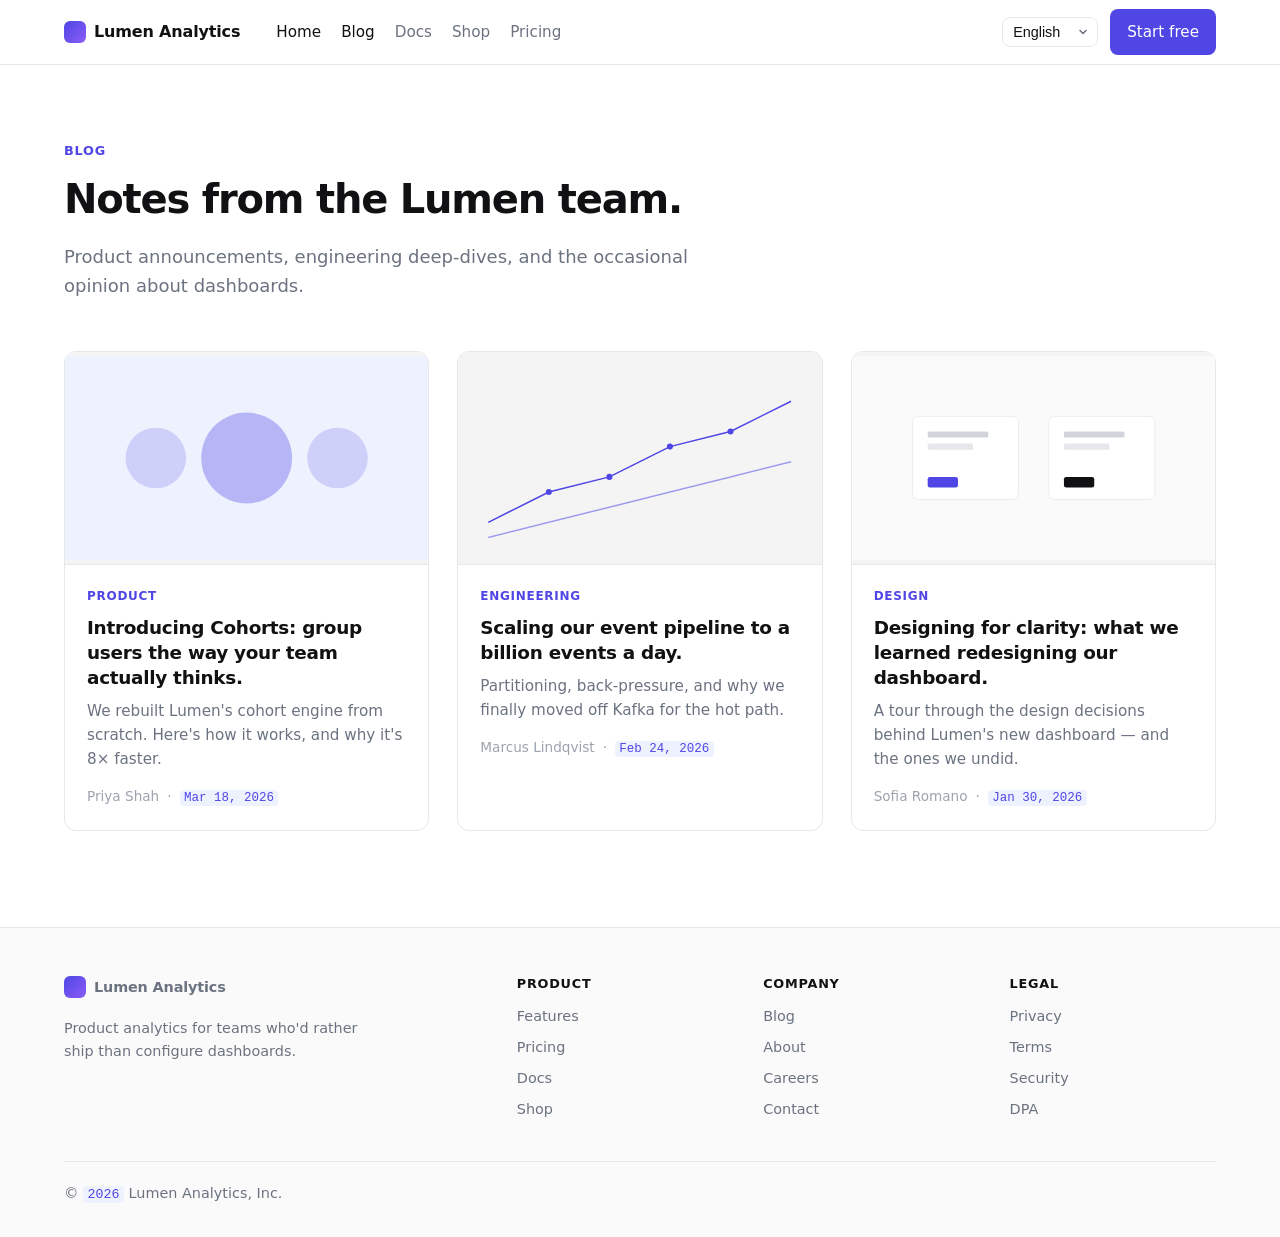
==== blog/index.html @ fd23967f "feat: initialize project structure and integrate Transifex Live for localization" ====
<!DOCTYPE html>
<html lang="en">
<head>
  <meta charset="UTF-8">
  <meta name="viewport" content="width=device-width, initial-scale=1.0">
  <title>Blog — Lumen Analytics</title>
  <meta name="description" content="Product notes, engineering deep-dives, and design thinking from the team at Lumen Analytics.">
  <link rel="preconnect" href="https://rsms.me/">
  <link rel="stylesheet" href="https://rsms.me/inter/inter.css">
  <link rel="stylesheet" href="../assets/styles.css">

  <script type="text/javascript">
    window.liveSettings = {
      api_key: "YOUR_API_KEY_HERE",
      picker: "#tx-live-lang-picker",
      autocollect: true,
      dynamic: true,
      translate_urls: true
    };
  </script>
  <script type="text/javascript" src="//cdn.transifex.com/live.js"></script>
</head>
<body>
  <header class="nav">
    <div class="container nav-inner">
      <a href="../index.html" class="brand"><span class="brand-mark notranslate" aria-hidden="true"></span><span class="notranslate">Lumen Analytics</span></a>
      <button class="nav-toggle" aria-label="Open menu" aria-expanded="false"><span></span></button>
      <nav class="nav-links">
        <a href="../index.html">Home</a>
        <a href="index.html" class="active">Blog</a>
        <a href="../docs/index.html">Docs</a>
        <a href="../shop/index.html">Shop</a>
        <a href="../index.html#pricing">Pricing</a>
      </nav>
      <span class="nav-spacer"></span>
      <div class="nav-right">
        <select id="tx-live-lang-picker" class="picker notranslate" aria-label="Language">
          <option value="en">English</option>
          <option value="es">Español</option>
          <option value="fr">Français</option>
          <option value="de">Deutsch</option>
          <option value="ja">日本語</option>
        </select>
        <a href="#" class="btn btn-primary">Start free</a>
      </div>
    </div>
  </header>

  <main>
    <section class="blog-hero">
      <div class="container">
        <span class="eyebrow">Blog</span>
        <h1>Notes from the Lumen team.</h1>
        <p class="lede">Product announcements, engineering deep-dives, and the occasional opinion about dashboards.</p>
      </div>
    </section>

    <section class="container" style="padding-bottom: 96px;">
      <div class="article-grid">
        <article class="article-card" tx-tags="blog">
          <div class="thumb" aria-hidden="true">
            <svg viewBox="0 0 480 270" xmlns="http://www.w3.org/2000/svg" width="100%" height="100%">
              <rect width="480" height="270" fill="#eef2ff"/>
              <circle cx="120" cy="135" r="40" fill="#4F46E5" opacity="0.2"/>
              <circle cx="240" cy="135" r="60" fill="#4F46E5" opacity="0.35"/>
              <circle cx="360" cy="135" r="40" fill="#4F46E5" opacity="0.2"/>
            </svg>
          </div>
          <div class="body">
            <div class="tag">Product</div>
            <h3><a href="introducing-cohorts.html">Introducing Cohorts: group users the way your team actually thinks.</a></h3>
            <p class="excerpt">We rebuilt Lumen's cohort engine from scratch. Here's how it works, and why it's 8× faster.</p>
            <div class="meta">
              <span class="notranslate">Priya Shah</span>
              <span class="sep">·</span>
              <time datetime="2026-03-18"><var>Mar 18, 2026</var></time>
            </div>
          </div>
        </article>

        <article class="article-card" tx-tags="blog">
          <div class="thumb" aria-hidden="true">
            <svg viewBox="0 0 480 270" xmlns="http://www.w3.org/2000/svg" width="100%" height="100%">
              <rect width="480" height="270" fill="#f4f4f5"/>
              <g stroke="#4F46E5" stroke-width="2" fill="none">
                <path d="M40,220 L120,180 L200,160 L280,120 L360,100 L440,60"/>
                <path d="M40,240 L120,220 L200,200 L280,180 L360,160 L440,140" opacity="0.5"/>
              </g>
              <g fill="#4F46E5">
                <circle cx="120" cy="180" r="4"/>
                <circle cx="200" cy="160" r="4"/>
                <circle cx="280" cy="120" r="4"/>
                <circle cx="360" cy="100" r="4"/>
              </g>
            </svg>
          </div>
          <div class="body">
            <div class="tag">Engineering</div>
            <h3><a href="scaling-event-pipelines.html">Scaling our event pipeline to a billion events a day.</a></h3>
            <p class="excerpt">Partitioning, back-pressure, and why we finally moved off Kafka for the hot path.</p>
            <div class="meta">
              <span class="notranslate">Marcus Lindqvist</span>
              <span class="sep">·</span>
              <time datetime="2026-02-24"><var>Feb 24, 2026</var></time>
            </div>
          </div>
        </article>

        <article class="article-card" tx-tags="blog">
          <div class="thumb" aria-hidden="true">
            <svg viewBox="0 0 480 270" xmlns="http://www.w3.org/2000/svg" width="100%" height="100%">
              <rect width="480" height="270" fill="#fafafa"/>
              <rect x="80"  y="80"  width="140" height="110" rx="8" fill="#ffffff" stroke="#e5e7eb"/>
              <rect x="260" y="80"  width="140" height="110" rx="8" fill="#ffffff" stroke="#e5e7eb"/>
              <rect x="100" y="100" width="80"  height="8"  rx="2" fill="#d1d5db"/>
              <rect x="100" y="116" width="60"  height="8"  rx="2" fill="#e5e7eb"/>
              <rect x="100" y="160" width="40"  height="14" rx="3" fill="#4F46E5"/>
              <rect x="280" y="100" width="80"  height="8"  rx="2" fill="#d1d5db"/>
              <rect x="280" y="116" width="60"  height="8"  rx="2" fill="#e5e7eb"/>
              <rect x="280" y="160" width="40"  height="14" rx="3" fill="#111113"/>
            </svg>
          </div>
          <div class="body">
            <div class="tag">Design</div>
            <h3><a href="designing-for-clarity.html">Designing for clarity: what we learned redesigning our dashboard.</a></h3>
            <p class="excerpt">A tour through the design decisions behind Lumen's new dashboard — and the ones we undid.</p>
            <div class="meta">
              <span class="notranslate">Sofia Romano</span>
              <span class="sep">·</span>
              <time datetime="2026-01-30"><var>Jan 30, 2026</var></time>
            </div>
          </div>
        </article>
      </div>
    </section>
  </main>

  <footer class="footer">
    <div class="container">
      <div class="footer-grid">
        <div>
          <a href="../index.html" class="brand"><span class="brand-mark notranslate" aria-hidden="true"></span><span class="notranslate">Lumen Analytics</span></a>
          <p style="margin-top: 12px; max-width: 320px;">Product analytics for teams who'd rather ship than configure dashboards.</p>
        </div>
        <div>
          <h4>Product</h4>
          <ul>
            <li><a href="../index.html#features">Features</a></li>
            <li><a href="../index.html#pricing">Pricing</a></li>
            <li><a href="../docs/index.html">Docs</a></li>
            <li><a href="../shop/index.html">Shop</a></li>
          </ul>
        </div>
        <div>
          <h4>Company</h4>
          <ul>
            <li><a href="index.html">Blog</a></li>
            <li><a href="#">About</a></li>
            <li><a href="#">Careers</a></li>
            <li><a href="#">Contact</a></li>
          </ul>
        </div>
        <div>
          <h4>Legal</h4>
          <ul>
            <li><a href="#">Privacy</a></li>
            <li><a href="#">Terms</a></li>
            <li><a href="#">Security</a></li>
            <li><a href="#">DPA</a></li>
          </ul>
        </div>
      </div>
      <div class="footer-bottom">
        <span>&copy; <var>2026</var> <span class="notranslate">Lumen Analytics, Inc.</span></span>
      </div>
    </div>
  </footer>

  <div id="tx-badge" class="tx-badge notranslate" role="status" aria-live="polite"></div>
  <script src="../assets/main.js"></script>
</body>
</html>
---- assets/styles.css ----
:root {
  --bg: #ffffff;
  --surface: #fafafa;
  --surface-2: #f4f4f5;
  --border: #e5e7eb;
  --border-strong: #d1d5db;
  --text: #111113;
  --text-muted: #6b7280;
  --text-subtle: #9ca3af;
  --accent: #4F46E5;
  --accent-hover: #4338CA;
  --accent-soft: #eef2ff;
  --success: #10b981;
  --radius: 8px;
  --radius-lg: 12px;
  --max: 1200px;
  --prose: 720px;
  --shadow-sm: 0 1px 2px rgba(17,17,19,0.04);
  --shadow: 0 1px 3px rgba(17,17,19,0.06), 0 1px 2px rgba(17,17,19,0.04);
}

* { box-sizing: border-box; }

html { scroll-behavior: smooth; }

body {
  margin: 0;
  font-family: "Inter", system-ui, -apple-system, "Segoe UI", Roboto, sans-serif;
  font-size: 16px;
  line-height: 1.6;
  color: var(--text);
  background: var(--bg);
  -webkit-font-smoothing: antialiased;
  text-rendering: optimizeLegibility;
}

a {
  color: var(--accent);
  text-decoration: none;
}
a:hover { color: var(--accent-hover); text-decoration: underline; }

h1, h2, h3, h4 {
  margin: 0 0 0.5em;
  color: var(--text);
  line-height: 1.2;
  letter-spacing: -0.015em;
  font-weight: 600;
}
h1 { font-size: 2.5rem; letter-spacing: -0.03em; }
h2 { font-size: 1.75rem; letter-spacing: -0.02em; }
h3 { font-size: 1.25rem; }
h4 { font-size: 1rem; }
p { margin: 0 0 1em; }

img { max-width: 100%; display: block; }

code, pre, var {
  font-family: ui-monospace, "SF Mono", "Cascadia Mono", "Menlo", Consolas, monospace;
  font-size: 0.92em;
  font-style: normal;
}
code {
  background: var(--surface-2);
  border: 1px solid var(--border);
  border-radius: 4px;
  padding: 0.08em 0.4em;
}
pre {
  background: #0f1115;
  color: #e6e8eb;
  border-radius: var(--radius);
  padding: 1rem 1.125rem;
  overflow-x: auto;
  line-height: 1.55;
  margin: 1.25rem 0;
}
pre code {
  background: transparent;
  border: 0;
  padding: 0;
  color: inherit;
  font-size: 0.9em;
}
var {
  background: var(--accent-soft);
  color: var(--accent);
  border-radius: 4px;
  padding: 0.08em 0.35em;
}

/* ---------- Layout ---------- */
.container {
  max-width: var(--max);
  margin: 0 auto;
  padding: 0 24px;
}

.prose {
  max-width: var(--prose);
  margin: 0 auto;
}
.prose h2 { margin-top: 2.25rem; }
.prose h3 { margin-top: 1.75rem; }
.prose ul, .prose ol { padding-left: 1.25rem; }
.prose li { margin-bottom: 0.35rem; }
.prose blockquote {
  margin: 1.5rem 0;
  padding: 0.25rem 1rem;
  border-left: 3px solid var(--accent);
  color: var(--text-muted);
  font-style: italic;
}

/* ---------- Nav ---------- */
.nav {
  position: sticky;
  top: 0;
  z-index: 50;
  background: rgba(255,255,255,0.85);
  backdrop-filter: saturate(180%) blur(8px);
  border-bottom: 1px solid var(--border);
}
.nav-inner {
  display: flex;
  align-items: center;
  gap: 24px;
  height: 64px;
}
.brand {
  display: inline-flex;
  align-items: center;
  gap: 8px;
  font-weight: 600;
  letter-spacing: -0.01em;
  color: var(--text);
}
.brand:hover { text-decoration: none; }
.brand-mark {
  width: 22px;
  height: 22px;
  border-radius: 6px;
  background: linear-gradient(135deg, var(--accent), #8b5cf6);
  display: inline-block;
}
.nav-links {
  display: flex;
  gap: 20px;
  margin-left: 12px;
}
.nav-links a {
  color: var(--text-muted);
  font-size: 0.95rem;
}
.nav-links a:hover,
.nav-links a.active {
  color: var(--text);
  text-decoration: none;
}
.nav-spacer { flex: 1; }
.nav-right { display: flex; align-items: center; gap: 12px; }

.picker {
  appearance: none;
  -webkit-appearance: none;
  background: var(--bg);
  border: 1px solid var(--border);
  border-radius: var(--radius);
  padding: 6px 28px 6px 10px;
  font-size: 0.9rem;
  color: var(--text);
  cursor: pointer;
  background-image: url("data:image/svg+xml;utf8,<svg xmlns='http://www.w3.org/2000/svg' width='12' height='12' viewBox='0 0 12 12'><path fill='none' stroke='%236b7280' stroke-width='1.5' stroke-linecap='round' stroke-linejoin='round' d='M3 4.5 6 7.5 9 4.5'/></svg>");
  background-repeat: no-repeat;
  background-position: right 8px center;
}
.picker:hover { border-color: var(--border-strong); }
.picker:focus-visible { outline: 2px solid var(--accent); outline-offset: 2px; }

.nav-toggle {
  display: none;
  appearance: none;
  background: transparent;
  border: 1px solid var(--border);
  border-radius: var(--radius);
  width: 36px;
  height: 36px;
  cursor: pointer;
  padding: 0;
  align-items: center;
  justify-content: center;
}
.nav-toggle span,
.nav-toggle span::before,
.nav-toggle span::after {
  content: "";
  display: block;
  width: 16px;
  height: 1.5px;
  background: var(--text);
  position: relative;
}
.nav-toggle span::before { position: absolute; top: -5px; }
.nav-toggle span::after  { position: absolute; top:  5px; }

/* ---------- Buttons ---------- */
.btn {
  display: inline-flex;
  align-items: center;
  justify-content: center;
  gap: 8px;
  padding: 10px 16px;
  border-radius: var(--radius);
  font-size: 0.95rem;
  font-weight: 500;
  border: 1px solid transparent;
  cursor: pointer;
  transition: background 120ms ease, border-color 120ms ease, color 120ms ease;
  white-space: nowrap;
}
.btn-primary {
  background: var(--accent);
  color: #fff;
}
.btn-primary:hover { background: var(--accent-hover); color: #fff; text-decoration: none; }
.btn-ghost {
  background: var(--bg);
  color: var(--text);
  border-color: var(--border);
}
.btn-ghost:hover { border-color: var(--border-strong); color: var(--text); text-decoration: none; }

.btn-lg { padding: 13px 22px; font-size: 1rem; }

/* ---------- Sections ---------- */
.section { padding: 80px 0; }
.section-tight { padding: 48px 0; }
.section-muted { background: var(--surface); border-top: 1px solid var(--border); border-bottom: 1px solid var(--border); }

.eyebrow {
  display: inline-block;
  font-size: 0.8rem;
  font-weight: 600;
  letter-spacing: 0.06em;
  text-transform: uppercase;
  color: var(--accent);
  margin-bottom: 14px;
}

.lede {
  font-size: 1.125rem;
  color: var(--text-muted);
  max-width: 640px;
}

/* ---------- Hero ---------- */
.hero {
  padding: 96px 0 72px;
  text-align: center;
}
.hero h1 {
  font-size: 3.25rem;
  max-width: 880px;
  margin-left: auto;
  margin-right: auto;
}
.hero .lede {
  margin: 0 auto 28px;
  font-size: 1.2rem;
}
.hero-cta { display: inline-flex; gap: 12px; flex-wrap: wrap; justify-content: center; }
.hero-visual {
  margin: 56px auto 0;
  max-width: 960px;
  border: 1px solid var(--border);
  border-radius: var(--radius-lg);
  background: var(--surface);
  overflow: hidden;
  box-shadow: var(--shadow);
}

/* ---------- Logo strip ---------- */
.logos {
  display: flex;
  flex-wrap: wrap;
  gap: 48px;
  justify-content: center;
  align-items: center;
  color: var(--text-subtle);
  font-weight: 500;
  letter-spacing: 0.02em;
}
.logos span { font-size: 1rem; }

/* ---------- Feature grid ---------- */
.grid {
  display: grid;
  gap: 24px;
}
.grid-3 { grid-template-columns: repeat(3, 1fr); }
.grid-2 { grid-template-columns: repeat(2, 1fr); }

.card {
  background: var(--bg);
  border: 1px solid var(--border);
  border-radius: var(--radius-lg);
  padding: 28px;
  transition: border-color 120ms ease, transform 120ms ease;
}
.card:hover { border-color: var(--border-strong); }
.card h3 { margin-top: 12px; margin-bottom: 8px; }
.card p { color: var(--text-muted); margin: 0; }
.card-icon {
  width: 36px;
  height: 36px;
  border-radius: 8px;
  background: var(--accent-soft);
  color: var(--accent);
  display: inline-flex;
  align-items: center;
  justify-content: center;
}

/* ---------- Testimonial ---------- */
.testimonial {
  max-width: 760px;
  margin: 0 auto;
  text-align: center;
}
.testimonial blockquote {
  font-size: 1.5rem;
  font-weight: 500;
  line-height: 1.4;
  letter-spacing: -0.01em;
  color: var(--text);
  border: 0;
  margin: 0 0 20px;
  padding: 0;
  font-style: normal;
}
.testimonial cite {
  font-style: normal;
  color: var(--text-muted);
  font-size: 0.95rem;
}

/* ---------- CTA banner ---------- */
.cta-banner {
  border: 1px solid var(--border);
  border-radius: var(--radius-lg);
  padding: 56px 40px;
  text-align: center;
  background: linear-gradient(180deg, #ffffff 0%, var(--surface) 100%);
}
.cta-banner h2 { margin-bottom: 10px; }
.cta-banner p { color: var(--text-muted); max-width: 520px; margin: 0 auto 22px; }

/* ---------- Footer ---------- */
.footer {
  border-top: 1px solid var(--border);
  padding: 48px 0 32px;
  background: var(--surface);
  color: var(--text-muted);
  font-size: 0.9rem;
}
.footer-grid {
  display: grid;
  grid-template-columns: 2fr 1fr 1fr 1fr;
  gap: 40px;
  margin-bottom: 32px;
}
.footer h4 {
  font-size: 0.8rem;
  text-transform: uppercase;
  letter-spacing: 0.06em;
  color: var(--text);
  margin-bottom: 14px;
}
.footer ul { list-style: none; padding: 0; margin: 0; }
.footer li { margin-bottom: 8px; }
.footer a { color: var(--text-muted); }
.footer a:hover { color: var(--text); text-decoration: none; }
.footer-bottom {
  border-top: 1px solid var(--border);
  padding-top: 20px;
  display: flex;
  justify-content: space-between;
  align-items: center;
  flex-wrap: wrap;
  gap: 12px;
}

/* ---------- Blog ---------- */
.blog-hero { padding: 72px 0 32px; }
.blog-hero h1 { max-width: 720px; }
.blog-hero .lede { max-width: 640px; }

.article-grid { display: grid; grid-template-columns: repeat(3, 1fr); gap: 28px; }

.article-card {
  border: 1px solid var(--border);
  border-radius: var(--radius-lg);
  overflow: hidden;
  background: var(--bg);
  display: flex;
  flex-direction: column;
  transition: border-color 120ms ease, transform 120ms ease;
}
.article-card:hover { border-color: var(--border-strong); transform: translateY(-2px); }
.article-card .thumb {
  aspect-ratio: 16 / 9;
  background: var(--surface-2);
  border-bottom: 1px solid var(--border);
}
.article-card .body { padding: 22px; }
.article-card .tag {
  font-size: 0.75rem;
  text-transform: uppercase;
  letter-spacing: 0.06em;
  color: var(--accent);
  font-weight: 600;
  margin-bottom: 10px;
}
.article-card h3 { font-size: 1.15rem; margin: 0 0 8px; line-height: 1.35; }
.article-card h3 a { color: var(--text); }
.article-card h3 a:hover { color: var(--accent); text-decoration: none; }
.article-card .excerpt { color: var(--text-muted); font-size: 0.95rem; margin-bottom: 14px; }
.article-card .meta {
  font-size: 0.85rem;
  color: var(--text-subtle);
  display: flex;
  gap: 8px;
  align-items: center;
}
.article-card .meta .sep { color: var(--text-subtle); }

.article {
  padding: 64px 0 96px;
}
.article header { margin-bottom: 32px; text-align: center; }
.article header .tag {
  font-size: 0.75rem;
  text-transform: uppercase;
  letter-spacing: 0.06em;
  color: var(--accent);
  font-weight: 600;
}
.article header h1 { margin: 14px 0 12px; font-size: 2.5rem; }
.article header .meta {
  color: var(--text-muted);
  font-size: 0.95rem;
  display: inline-flex;
  gap: 8px;
  align-items: center;
}
.article-body p { font-size: 1.05rem; color: #222; }

/* ---------- Docs ---------- */
.docs-layout {
  display: grid;
  grid-template-columns: 240px 1fr;
  gap: 64px;
  padding: 48px 0 96px;
  align-items: start;
}
.docs-nav {
  position: sticky;
  top: 88px;
  font-size: 0.92rem;
}
.docs-nav h4 {
  font-size: 0.78rem;
  text-transform: uppercase;
  letter-spacing: 0.06em;
  color: var(--text-subtle);
  margin: 18px 0 8px;
}
.docs-nav ul { list-style: none; padding: 0; margin: 0 0 14px; }
.docs-nav li { margin: 0; }
.docs-nav a {
  display: block;
  padding: 5px 10px;
  margin-left: -10px;
  border-radius: 6px;
  color: var(--text-muted);
}
.docs-nav a:hover { background: var(--surface-2); color: var(--text); text-decoration: none; }
.docs-nav a.active { color: var(--accent); background: var(--accent-soft); }

.docs-body h2 { margin-top: 2.5rem; padding-top: 0.5rem; }
.docs-body h2:first-child { margin-top: 0; }

.kv {
  width: 100%;
  border-collapse: collapse;
  margin: 16px 0 24px;
  font-size: 0.95rem;
}
.kv th, .kv td {
  border-bottom: 1px solid var(--border);
  padding: 10px 12px;
  text-align: left;
  vertical-align: top;
}
.kv th {
  color: var(--text-muted);
  font-weight: 500;
  background: var(--surface);
}

.callout {
  border: 1px solid var(--border);
  border-left: 3px solid var(--accent);
  border-radius: var(--radius);
  background: var(--surface);
  padding: 16px 18px;
  margin: 20px 0;
}
.callout strong { color: var(--text); }

.split {
  display: grid;
  grid-template-columns: 1fr 1fr;
  gap: 16px;
  margin: 20px 0;
}
.split .label {
  font-size: 0.78rem;
  text-transform: uppercase;
  letter-spacing: 0.06em;
  color: var(--text-subtle);
  margin-bottom: 6px;
}

/* ---------- Shop ---------- */
.shop-hero { padding: 56px 0 24px; text-align: center; }
.shop-hero h1 { font-size: 2.25rem; }
.shop-hero .lede { margin: 0 auto; }

.product-grid {
  display: grid;
  grid-template-columns: repeat(3, 1fr);
  gap: 24px;
  padding-bottom: 96px;
}
.product {
  display: flex;
  flex-direction: column;
  background: var(--bg);
  border: 1px solid var(--border);
  border-radius: var(--radius-lg);
  overflow: hidden;
  transition: border-color 120ms ease, transform 120ms ease;
}
.product:hover { border-color: var(--border-strong); transform: translateY(-2px); }
.product a { color: inherit; }
.product a:hover { text-decoration: none; }
.product .thumb {
  aspect-ratio: 1 / 1;
  background: var(--surface-2);
  display: flex;
  align-items: center;
  justify-content: center;
  border-bottom: 1px solid var(--border);
}
.product .body { padding: 18px 20px 22px; }
.product h3 { font-size: 1rem; margin: 0 0 4px; }
.product .desc { color: var(--text-muted); font-size: 0.9rem; margin-bottom: 12px; min-height: 2.8em; }
.product .row { display: flex; justify-content: space-between; align-items: center; }
.product .price { font-weight: 600; color: var(--text); }
.product .sku { color: var(--text-subtle); font-size: 0.8rem; }

.product-detail {
  display: grid;
  grid-template-columns: 1fr 1fr;
  gap: 64px;
  padding: 48px 0 96px;
  align-items: start;
}
.product-detail .gallery {
  aspect-ratio: 1 / 1;
  background: var(--surface);
  border: 1px solid var(--border);
  border-radius: var(--radius-lg);
  display: flex;
  align-items: center;
  justify-content: center;
  overflow: hidden;
}
.product-detail .info h1 { font-size: 2rem; margin-bottom: 8px; }
.product-detail .info .price {
  font-size: 1.4rem;
  font-weight: 600;
  margin: 8px 0 20px;
}
.product-detail .info p { color: var(--text-muted); }
.product-detail .options { margin: 20px 0; }
.product-detail .options label {
  display: block;
  font-size: 0.85rem;
  color: var(--text-muted);
  margin-bottom: 6px;
}
.product-detail .options .choices { display: flex; gap: 8px; flex-wrap: wrap; }
.chip {
  border: 1px solid var(--border);
  padding: 8px 14px;
  border-radius: 20px;
  font-size: 0.9rem;
  cursor: pointer;
  background: var(--bg);
}
.chip:hover { border-color: var(--border-strong); }
.chip.selected { border-color: var(--accent); background: var(--accent-soft); color: var(--accent); }

/* ---------- Translated badge (demo) ---------- */
.tx-badge {
  position: fixed;
  bottom: 20px;
  right: 20px;
  background: var(--text);
  color: #fff;
  padding: 10px 14px;
  border-radius: 999px;
  font-size: 0.85rem;
  box-shadow: var(--shadow);
  opacity: 0;
  transform: translateY(8px);
  transition: opacity 200ms ease, transform 200ms ease;
  pointer-events: none;
  z-index: 100;
}
.tx-badge.show { opacity: 1; transform: translateY(0); }
.tx-badge::before {
  content: "";
  display: inline-block;
  width: 6px;
  height: 6px;
  border-radius: 50%;
  background: var(--success);
  margin-right: 8px;
  vertical-align: middle;
}

/* ---------- Responsive ---------- */
@media (max-width: 900px) {
  .footer-grid { grid-template-columns: 1fr 1fr; }
  .product-detail { grid-template-columns: 1fr; gap: 32px; }
  .docs-layout { grid-template-columns: 1fr; gap: 24px; }
  .docs-nav { position: static; }
}

@media (max-width: 768px) {
  h1 { font-size: 2rem; }
  .hero { padding: 64px 0 48px; }
  .hero h1 { font-size: 2.25rem; }
  .section { padding: 56px 0; }
  .grid-3, .grid-2, .article-grid, .product-grid { grid-template-columns: 1fr; }
  .split { grid-template-columns: 1fr; }
  .cta-banner { padding: 40px 24px; }
  .nav-links { display: none; }
  .nav-links.open {
    display: flex;
    position: absolute;
    top: 64px;
    left: 0;
    right: 0;
    flex-direction: column;
    background: var(--bg);
    padding: 12px 24px 20px;
    margin: 0;
    border-bottom: 1px solid var(--border);
    gap: 4px;
  }
  .nav-links.open a { padding: 10px 0; }
  .nav-toggle { display: inline-flex; }
  .nav-right .btn { display: none; }
  .brand { font-size: 0.95rem; }
  .footer-grid { grid-template-columns: 1fr 1fr; gap: 28px; }
  .article header h1 { font-size: 1.85rem; }
}

@media (max-width: 480px) {
  .footer-grid { grid-template-columns: 1fr; }
  .logos { gap: 28px; }
}
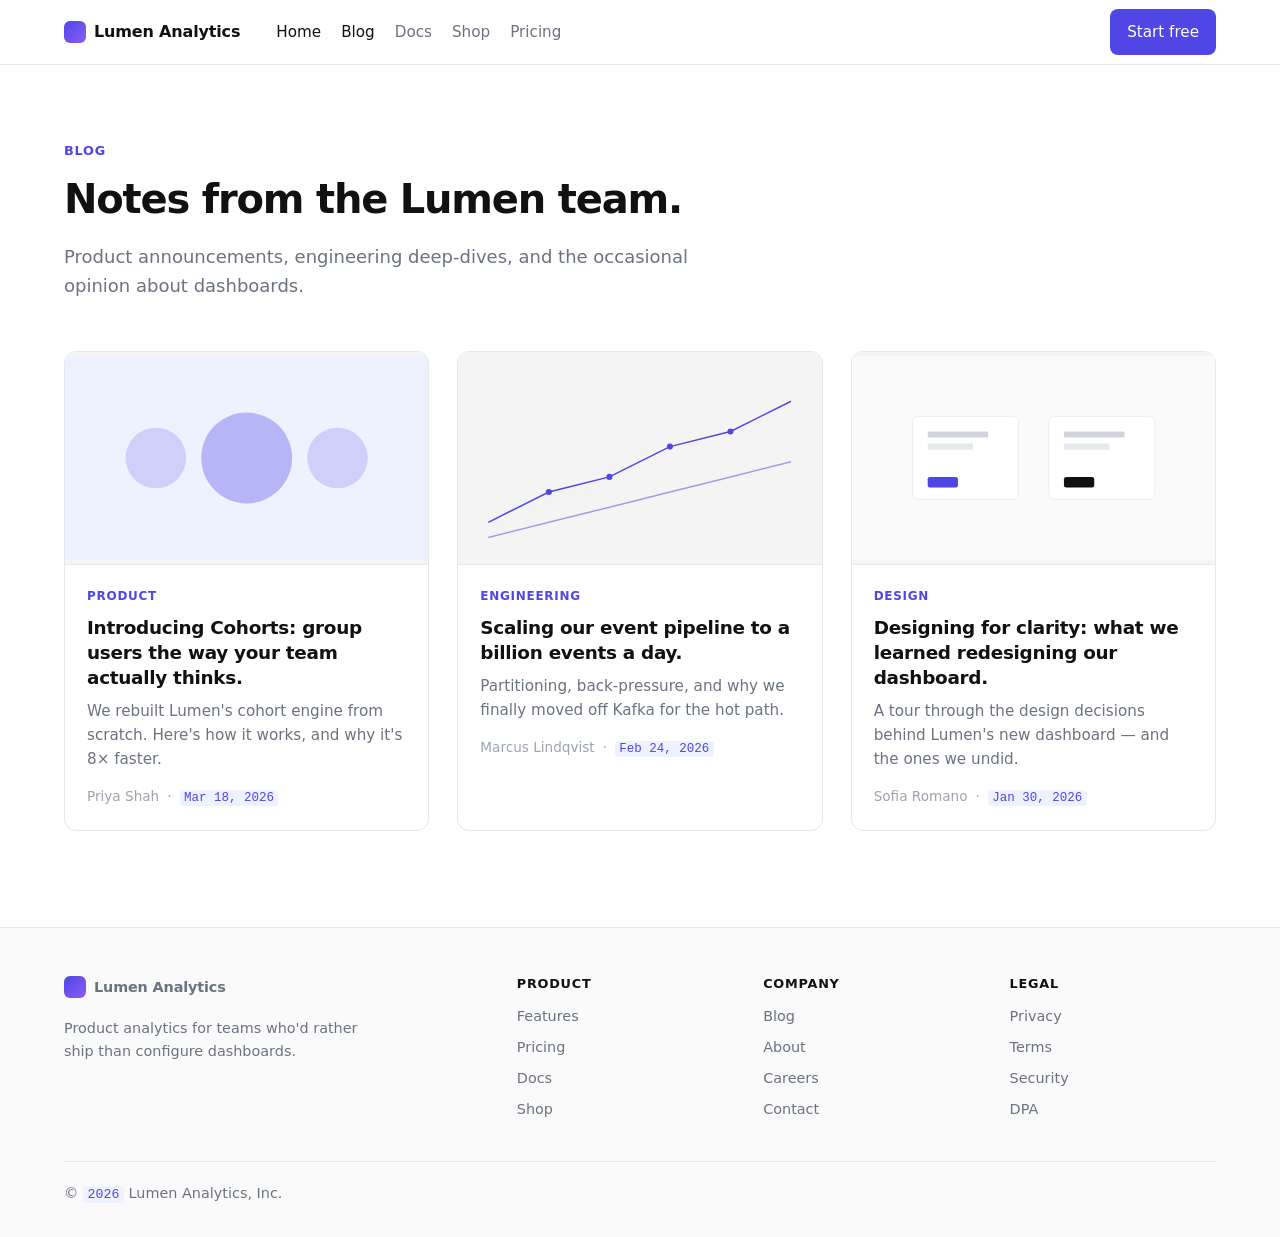
==== commit 26e49b98: "lang picker update" ====
--- a/blog/index.html
+++ b/blog/index.html
@@ -9,15 +9,7 @@
   <link rel="stylesheet" href="https://rsms.me/inter/inter.css">
   <link rel="stylesheet" href="../assets/styles.css">
 
-  <script type="text/javascript">
-    window.liveSettings = {
-      api_key: "YOUR_API_KEY_HERE",
-      picker: "#tx-live-lang-picker",
-      autocollect: true,
-      dynamic: true,
-      translate_urls: true
-    };
-  </script>
+  <script type="text/javascript">window.liveSettings={api_key:"0633a4cfc9114a0a9cb51a2db0a7450d"};</script>
   <script type="text/javascript" src="//cdn.transifex.com/live.js"></script>
 </head>
 <body>
@@ -34,13 +26,7 @@
       </nav>
       <span class="nav-spacer"></span>
       <div class="nav-right">
-        <select id="tx-live-lang-picker" class="picker notranslate" aria-label="Language">
-          <option value="en">English</option>
-          <option value="es">Español</option>
-          <option value="fr">Français</option>
-          <option value="de">Deutsch</option>
-          <option value="ja">日本語</option>
-        </select>
+        <div class="txlive-lang-picker"></div>
         <a href="#" class="btn btn-primary">Start free</a>
       </div>
     </div>
